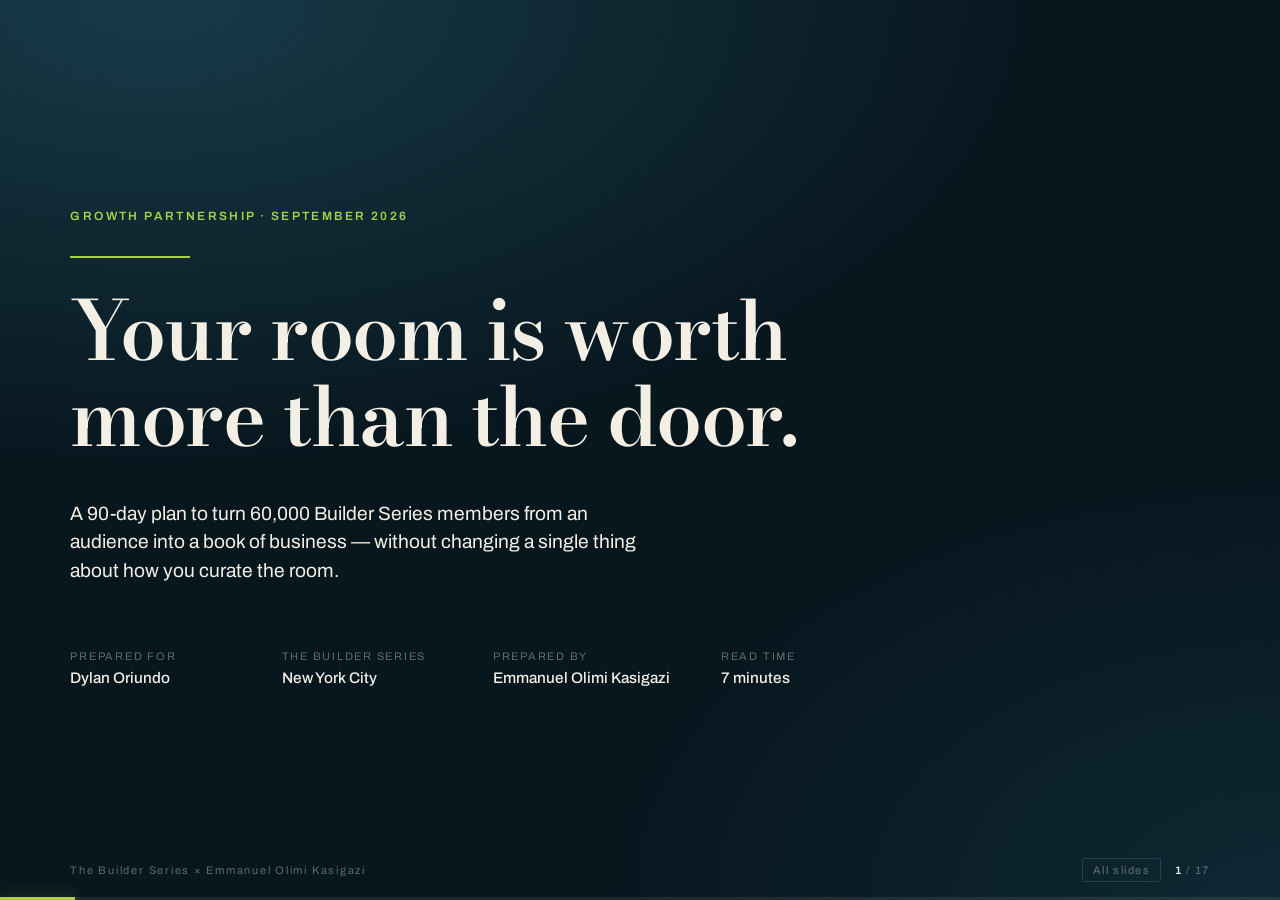
==== site/deck/index.html @ d51306b8 "Add Builder Series growth partnership pitch site A static site packaging the pitch to Dylan Oriundo " ====
<!doctype html>
<html lang="en">
<head>
<meta charset="utf-8">
<meta name="viewport" content="width=device-width, initial-scale=1, viewport-fit=cover">
<title>The Builder Series — Growth Partnership</title>
<link rel="preconnect" href="https://fonts.googleapis.com">
<link rel="preconnect" href="https://fonts.gstatic.com" crossorigin>
<link href="https://fonts.googleapis.com/css2?family=Bodoni+Moda:ital,opsz,wght@0,6..96,400..700;1,6..96,400..600&family=Archivo:wght@400;500;600;700&display=swap" rel="stylesheet">
<style>
:root{
  --ink:#08161E;
  --ink-2:#123039;
  --ivory:#F3EFE4;
  --dim:rgba(243,239,228,.60);
  --dimmer:rgba(243,239,228,.38);
  --lime:#A9D046;
  --brass:#D8A64E;
  --rule:rgba(243,239,228,.13);
  --serif:"Bodoni Moda",Georgia,"Times New Roman",serif;
  --sans:"Archivo","Helvetica Neue",Arial,sans-serif;
  --pad:clamp(28px,5.5vw,104px);
  color-scheme:dark;
}
*{box-sizing:border-box}
html,body{margin:0;padding:0;height:100%}
body{
  background:var(--ink);
  background-image:
    radial-gradient(120% 90% at 12% 0%, #163B48 0%, rgba(22,59,72,0) 58%),
    radial-gradient(90% 80% at 100% 100%, #0D2833 0%, rgba(13,40,51,0) 60%);
  background-attachment:fixed;
  color:var(--ivory);
  font-family:var(--sans);
  font-size:16px;
  -webkit-font-smoothing:antialiased;
  overflow:hidden;
}
img{max-width:100%}
[hidden]{display:none!important}

/* ---------- deck shell ---------- */
.deck{position:relative;height:100dvh;width:100%}
.slide{
  position:absolute;inset:0;
  display:none;
  flex-direction:column;
  justify-content:center;
  padding:calc(var(--pad) * .85) var(--pad) calc(var(--pad) * .95);
  overflow-y:auto;
  overscroll-behavior:contain;
}
.slide.on{display:flex;animation:settle .42s cubic-bezier(.2,.7,.3,1) both}
@keyframes settle{from{opacity:0;transform:translateY(14px)}to{opacity:1;transform:none}}
@media (prefers-reduced-motion:reduce){.slide.on{animation:none}}

.inner{width:100%;max-width:1180px;margin:0 auto}

/* ---------- ribbon progress ---------- */
.ribbon{position:fixed;left:0;right:0;bottom:0;height:3px;background:rgba(243,239,228,.09);z-index:40}
.ribbon i{display:block;height:100%;width:0;background:var(--lime);box-shadow:0 0 18px rgba(169,208,70,.5);transition:width .42s cubic-bezier(.2,.7,.3,1)}
@media (prefers-reduced-motion:reduce){.ribbon i{transition:none}}

.footrow{
  position:fixed;left:0;right:0;bottom:calc(env(safe-area-inset-bottom,0px) + 18px);
  z-index:41;padding:0 var(--pad);pointer-events:none;
}
.footrow>div{
  max-width:1180px;margin:0 auto;display:flex;align-items:center;justify-content:space-between;gap:20px;
}
.hud{
  pointer-events:auto;display:flex;align-items:center;gap:14px;
  font-family:var(--sans);font-size:11px;letter-spacing:.14em;color:var(--dimmer);
  font-variant-numeric:tabular-nums;
}
.hud b{color:var(--ivory);font-weight:600}
.hud button{
  background:none;border:1px solid var(--rule);color:var(--dimmer);
  font:inherit;letter-spacing:.14em;padding:5px 10px;border-radius:2px;cursor:pointer;
}
.hud button:hover{color:var(--ivory);border-color:rgba(243,239,228,.35)}
.hud button:focus-visible,a:focus-visible,.gcell:focus-visible{outline:2px solid var(--lime);outline-offset:3px}

.mark{font-size:11px;letter-spacing:.16em;color:var(--dimmer)}

/* ---------- type ---------- */
.eyebrow{
  font-family:var(--sans);font-size:clamp(10px,1vw,12px);font-weight:600;
  letter-spacing:.2em;text-transform:uppercase;color:var(--lime);margin:0 0 clamp(18px,2.4vw,30px);
}
h1,h2,.fig,.ledger .num.money{
  /* Hold Bodoni at a text optical size so the hairlines stay solid on a dark ground */
  font-optical-sizing:none;
  font-variation-settings:"opsz" 11;
}
h1{
  font-family:var(--serif);font-weight:600;
  font-size:clamp(38px,6.4vw,88px);line-height:1.04;letter-spacing:-.018em;
  margin:0 0 .4em;max-width:17ch;
}
h2{
  font-family:var(--serif);font-weight:600;
  font-size:clamp(28px,4vw,52px);line-height:1.1;letter-spacing:-.014em;
  margin:0 0 clamp(20px,2.6vw,34px);max-width:22ch;
}
h3{
  font-family:var(--sans);font-weight:600;font-size:clamp(15px,1.35vw,19px);
  letter-spacing:-.005em;margin:0 0 8px;
}
p{font-size:clamp(14px,1.18vw,18px);line-height:1.62;color:var(--dim);margin:0 0 1em;max-width:62ch}
p.lead{color:var(--ivory);font-size:clamp(16px,1.5vw,22px);line-height:1.5;max-width:52ch}
strong{color:var(--ivory);font-weight:600}
em.n{font-style:normal;color:var(--brass);font-variant-numeric:tabular-nums}
.serif-quote{font-family:var(--serif);font-style:italic;font-weight:400}

/* ---------- cover ---------- */
.cover h1{max-width:15ch;margin-bottom:.5em}
.cover .rule{width:120px;height:2px;background:var(--lime);margin:0 0 30px}
.coverfoot{display:flex;flex-wrap:wrap;gap:clamp(24px,4vw,64px);margin-top:clamp(30px,5vw,64px)}
.coverfoot div{min-width:160px}
.coverfoot span{display:block;font-size:11px;letter-spacing:.16em;text-transform:uppercase;color:var(--dimmer);margin-bottom:7px}
.coverfoot b{font-weight:500;font-size:clamp(14px,1.2vw,17px);color:var(--ivory)}

/* ---------- stat wall ---------- */
.stats{display:grid;grid-template-columns:repeat(auto-fit,minmax(190px,1fr));gap:clamp(22px,3vw,44px);margin-top:clamp(14px,2vw,26px)}
.stat .fig{
  font-family:var(--serif);font-weight:500;color:var(--brass);
  font-size:clamp(42px,5.4vw,76px);line-height:.95;letter-spacing:-.02em;
  font-variant-numeric:tabular-nums;display:block;margin-bottom:12px;
}
.stat .cap{font-size:clamp(12.5px,1.05vw,15px);line-height:1.45;color:var(--dim);max-width:24ch}
.stat{border-top:1px solid var(--rule);padding-top:20px}

/* ---------- ledger ---------- */
.ledger{width:100%;border-collapse:collapse;font-variant-numeric:tabular-nums}
.ledger caption{text-align:left;font-size:11px;letter-spacing:.16em;text-transform:uppercase;color:var(--dimmer);padding-bottom:16px}
.ledger th{
  text-align:left;font-size:11px;font-weight:600;letter-spacing:.14em;text-transform:uppercase;
  color:var(--dimmer);padding:0 16px 12px 0;border-bottom:1px solid var(--rule);white-space:nowrap;
}
.ledger td{padding:16px 16px 16px 0;border-bottom:1px solid var(--rule);font-size:clamp(13px,1.1vw,16.5px);color:var(--dim);vertical-align:top;line-height:1.45}
.ledger td:first-child{color:var(--ivory);font-weight:500}
.ledger .num,.ledger th.num{text-align:right;padding-left:clamp(20px,2.4vw,40px);padding-right:0;color:var(--ivory);font-weight:500;white-space:nowrap}
.ledger .num.money{color:var(--brass);font-family:var(--serif);font-size:clamp(17px,1.7vw,25px);font-weight:500}
.ledger tr.pick td{background:rgba(169,208,70,.065)}
.ledger tr.pick td:first-child{box-shadow:inset 3px 0 0 var(--lime);padding-left:18px}
.ledger tr.pick .num.money{font-size:clamp(24px,2.6vw,40px);color:var(--lime)}
/* beats .ledger td:first-child, which would otherwise make footnotes ivory */
.ledger tfoot td,.ledger tfoot td:first-child{
  border-bottom:none;padding-top:18px;color:var(--dimmer);font-size:12.5px;font-weight:400;line-height:1.55;
}
.tag{display:inline-block;font-size:10px;letter-spacing:.14em;text-transform:uppercase;color:var(--lime);border:1px solid rgba(169,208,70,.45);border-radius:2px;padding:3px 7px;margin-left:10px;vertical-align:2px;font-weight:600}
.scroller{overflow-x:auto;-webkit-overflow-scrolling:touch}

/* ---------- leak list ---------- */
.leaks{list-style:none;margin:0;padding:0;display:grid;gap:clamp(18px,2.4vw,30px)}
.leaks li{display:grid;grid-template-columns:minmax(0,1fr);gap:6px;border-left:2px solid var(--rule);padding-left:clamp(18px,2.2vw,28px)}
.leaks li.hot{border-left-color:var(--lime)}
.leaks h3{margin-bottom:5px}
.leaks p{margin:0;max-width:70ch}

/* ---------- engine diagram ---------- */
.engine{display:grid;grid-template-columns:repeat(auto-fit,minmax(168px,1fr));gap:1px;background:var(--rule);border:1px solid var(--rule);margin-top:clamp(10px,2vw,22px)}
.engine div{background:rgba(8,22,30,.55);padding:clamp(18px,2.2vw,26px);backdrop-filter:blur(2px)}
.engine .step{font-family:var(--serif);font-size:13px;color:var(--lime);display:block;margin-bottom:12px;font-variant-numeric:tabular-nums}
.engine h3{font-size:clamp(14px,1.2vw,17px);margin-bottom:7px}
.engine p{font-size:clamp(12px,1vw,14.5px);line-height:1.5;margin:0}

/* ---------- two-col ---------- */
.two{display:grid;grid-template-columns:repeat(auto-fit,minmax(280px,1fr));gap:clamp(26px,4vw,64px);align-items:start}
.two.narrow{gap:clamp(22px,3vw,44px)}

/* ---------- proof strip ---------- */
.strip{display:grid;grid-template-columns:repeat(auto-fit,minmax(130px,1fr));gap:clamp(10px,1.4vw,18px);margin-top:clamp(16px,2.4vw,28px)}
.strip figure{margin:0}
.strip img{display:block;width:100%;height:auto;border:1px solid var(--rule);border-radius:2px}
.strip figcaption{font-size:11px;color:var(--dimmer);margin-top:9px;letter-spacing:.04em;line-height:1.4}

/* ---------- checklist ---------- */
.checks{list-style:none;margin:0;padding:0;display:grid;gap:13px}
.checks li{position:relative;padding-left:26px;font-size:clamp(13px,1.1vw,16px);line-height:1.5;color:var(--dim)}
.checks li::before{content:"";position:absolute;left:0;top:.6em;width:11px;height:1px;background:var(--lime)}
.checks li b{color:var(--ivory);font-weight:600}
.checks.muted li::before{background:var(--dimmer)}

/* the plain-English point of each slide — set apart by voice, not by a label */
.sofw{
  margin-top:clamp(20px,2.8vw,36px);
  border-left:2px solid var(--lime);
  padding-left:clamp(16px,1.9vw,24px);
  font-family:var(--serif);font-style:italic;font-weight:500;
  font-size:clamp(15px,1.5vw,21px);line-height:1.45;color:var(--ivory);
  max-width:56ch;
}

/* ---------- close ---------- */
.close h1{max-width:19ch}
.askbox{border:1px solid var(--rule);border-left:3px solid var(--lime);padding:clamp(22px,3vw,34px);max-width:640px;margin-top:clamp(18px,2.4vw,30px)}
.askbox p:last-child{margin-bottom:0}
.links{display:flex;flex-wrap:wrap;gap:10px 22px;font-size:clamp(12.5px,1.05vw,15px)}
.links a{color:var(--lime);text-decoration:none;border-bottom:1px solid rgba(169,208,70,.35);padding-bottom:1px}
.links a:hover{border-bottom-color:var(--lime)}

/* ---------- sources ---------- */
.srcs{columns:2;column-gap:clamp(28px,4vw,60px);font-size:12px;line-height:1.7;color:var(--dimmer)}
.srcs a{color:var(--dim);text-decoration:none;border-bottom:1px solid var(--rule)}
.srcs a:hover{color:var(--lime);border-color:var(--lime)}
.srcs p{font-size:12px;line-height:1.7;color:var(--dimmer);max-width:none;break-inside:avoid;margin:0 0 .85em}

/* ---------- overview grid ---------- */
.grid{position:fixed;inset:0;z-index:60;background:rgba(6,17,23,.97);padding:calc(env(safe-area-inset-top,0px) + 28px) 28px 28px;overflow-y:auto}
.gwrap{display:grid;grid-template-columns:repeat(auto-fill,minmax(180px,1fr));gap:14px;max-width:1200px;margin:0 auto}
.gcell{border:1px solid var(--rule);background:rgba(18,48,57,.4);padding:16px;text-align:left;cursor:pointer;color:var(--ivory);font-family:var(--sans);border-radius:2px}
.gcell:hover{border-color:var(--lime)}
.gcell span{display:block;font-size:10px;letter-spacing:.14em;color:var(--dimmer);margin-bottom:9px;font-variant-numeric:tabular-nums}
.gcell b{font-family:var(--serif);font-weight:500;font-size:16px;line-height:1.2;display:block}
.gtitle{max-width:1200px;margin:0 auto 22px;font-size:11px;letter-spacing:.16em;text-transform:uppercase;color:var(--dimmer)}

/* ---------- mobile ---------- */
@media (max-width:640px){
  body{overflow:auto}
  .deck{height:auto}
  .slide{position:static;display:flex!important;animation:none;min-height:auto;padding:56px 20px;border-bottom:1px solid var(--rule)}
  .footrow{display:none}
  .ribbon{display:none}
  .srcs{columns:1}
  h1{max-width:none}
  h2{max-width:none}
}

/* ---------- print / PDF ---------- */
@media print{
  html,body{overflow:visible;background:#08161E!important;-webkit-print-color-adjust:exact;print-color-adjust:exact}
  .deck{height:auto}
  .slide{position:static;display:flex!important;animation:none;height:180mm;page-break-after:always;break-after:page;padding:14mm;overflow:hidden}
  .footrow,.ribbon,.grid{display:none!important}
  @page{size:297mm 190mm;margin:0}
}
</style>
</head>
<body>

<div class="deck" id="deck">

<!-- 1 ─ cover -->
<section class="slide cover" data-title="Rooms to revenue">
  <div class="inner">
    <p class="eyebrow">Growth partnership · September 2026</p>
    <div class="rule"></div>
    <h1>Your room is worth more than the door.</h1>
    <p class="lead">A 90-day plan to turn 60,000 Builder Series members from an audience into a book of business — without changing a single thing about how you curate the room.</p>
    <div class="coverfoot">
      <div><span>Prepared for</span><b>Dylan Oriundo</b></div>
      <div><span>The Builder Series</span><b>New York City</b></div>
      <div><span>Prepared by</span><b>Emmanuel Olimi Kasigazi</b></div>
      <div><span>Read time</span><b>7 minutes</b></div>
    </div>
  </div>
</section>

<!-- 2 ─ TLDR -->
<section class="slide" data-title="The 60-second version">
  <div class="inner">
    <p class="eyebrow">If you read one slide</p>
    <h2>You sell $20–$60 tickets into rooms that hold billions.</h2>
    <div class="two">
      <div>
        <p>The ticket is the smallest number in the building. The relationships, the intent data, and the fact that 60,000 founders already trust your judgement — that is the asset, and right now none of it is captured, followed up, or sold into.</p>
        <p>We build the machinery underneath The Builder Series: one contact list that remembers every RSVP, AI that answers every message within seconds, and a fixed-price growth service you can sell to your own members at 60–80% margin.</p>
      </div>
      <div>
        <ul class="checks">
          <li><b>Month 1</b> — Build the engine. Reactivate the database you already own.</li>
          <li><b>Month 2</b> — Launch growth packages, branded as yours, to your founders.</li>
          <li><b>Month 3</b> — Train your team, hand over the written playbook, step back.</li>
          <li><b>Your time</b> — Two hours a week. We execute, you approve.</li>
        </ul>
      </div>
    </div>
  </div>
</section>

<!-- 3 ─ what you've built -->
<section class="slide" data-title="What you already own">
  <div class="inner">
    <p class="eyebrow">The asset</p>
    <h2>Most people spend a decade trying to build what you built in twelve months.</h2>
    <div class="stats">
      <div class="stat"><span class="fig">60k+</span><span class="cap">Members across Luma, LinkedIn, Instagram, WhatsApp, TikTok and beehiiv</span></div>
      <div class="stat"><span class="fig">$3B</span><span class="cap">Capital in a single room, at a single event, on a single night</span></div>
      <div class="stat"><span class="fig">4–6</span><span class="cap">Curated NYC rooms a month — dinners, mixers, run club, deployment rooms</span></div>
      <div class="stat"><span class="fig">160</span><span class="cap">RSVPs to one June event, with six active funds now programming against you</span></div>
    </div>
    <p style="margin-top:clamp(22px,3vw,38px);max-width:70ch">Founders, operators and investors who ship show up week after week. That is distribution most venture-backed companies would pay millions to rent — and you own it outright.</p>
    <p class="sofw">You don't need a bigger community. You need a way to charge the one you already have.</p>
  </div>
</section>

<!-- 4 ─ the gap -->
<section class="slide" data-title="The math you're leaving">
  <div class="inner">
    <p class="eyebrow">The gap</p>
    <h2>One sold-out night. Two very different numbers.</h2>
    <div class="scroller">
      <table class="ledger">
        <caption>Illustrative, based on your published events and NYC sponsorship benchmarks</caption>
        <thead><tr><th>Revenue line</th><th>How it's priced today</th><th class="num">Per event</th></tr></thead>
        <tbody>
          <tr><td>160 RSVPs at the door</td><td>$20–$60 ticket, paid by the guest</td><td class="num money">~$8,000</td></tr>
          <tr class="pick"><td>Title sponsor of the same room<span class="tag">Unsold</span></td><td>Benchmark for a 150-person NYC startup event</td><td class="num money">$15,000–25,000</td></tr>
          <tr><td>The attendees themselves</td><td>No offer exists, so nothing is captured</td><td class="num money">$0</td></tr>
        </tbody>
        <tfoot><tr><td colspan="3">Sponsorship range from EMRG Media's 2026 NYC conference pricing guidance. Ticket figure uses your own published RSVP count and price band.</td></tr></tfoot>
      </table>
    </div>
    <p style="margin-top:clamp(20px,2.6vw,34px);max-width:64ch">The door pays for the venue. Everything above it is currently unpriced — which means the room is subsidising the people who benefit most from being in it.</p>
    <p class="sofw">Two sponsors a month would out-earn every ticket you've ever sold.</p>
  </div>
</section>

<!-- 5 ─ the leaks -->
<section class="slide" data-title="Three leaks">
  <div class="inner">
    <p class="eyebrow">Why it happens</p>
    <h2>Nothing is broken. Three things are simply missing.</h2>
    <ul class="leaks">
      <li class="hot">
        <h3>An RSVP is not a contact</h3>
        <p>Names sit in Luma, beehiiv, WhatsApp and LinkedIn, and none of them talk to each other. Nobody can answer "who came twice, who's raising, who's hiring" — so nobody can sell to them.</p>
      </li>
      <li class="hot">
        <h3>Follow-up depends on you remembering</h3>
        <p>Every partnership enquiry, sponsor question and DM routes to one inbox and one person. The ones you don't get to aren't lost loudly. They just go quiet.</p>
      </li>
      <li class="hot">
        <h3>Your members buy growth help — from someone else</h3>
        <p>27% of small businesses still have no real web presence, and 27% of them are actively shopping for a marketing provider. Your founders are in that market right now. You introduced them to each other; you just don't have anything to sell them.</p>
      </li>
    </ul>
    <p class="sofw">All three are one-time setups. None of them become another thing you have to keep up with.</p>
  </div>
</section>

<!-- 6 ─ thesis -->
<section class="slide" data-title="The thesis">
  <div class="inner">
    <p class="eyebrow">The thesis</p>
    <h1 style="max-width:16ch">60,000 members is not an audience. It's a book of business.</h1>
    <p class="lead">An audience is monetised by attention — tickets, sponsorships, impressions. A book of business is monetised by <span class="serif-quote">recurring relationships</span>. You already have the trust. What's missing is the system that turns it into revenue while you sleep.</p>
  </div>
</section>

<!-- 7 ─ the engine -->
<section class="slide" data-title="What we build">
  <div class="inner">
    <p class="eyebrow">The engine</p>
    <h2>One system. Built in weeks, not quarters.</h2>
    <div class="engine">
      <div>
        <span class="step">01</span>
        <h3>Capture</h3>
        <p>Every RSVP, DM, form and referral lands in one list that records who they are, where they came from and every event they attended. A short quiz on your site turns browsers into names you can actually reach.</p>
      </div>
      <div>
        <span class="step">02</span>
        <h3>Answer</h3>
        <p>An assistant that only knows what you have approved replies across Instagram, WhatsApp, email and text in seconds — and passes it to a real person the moment someone asks for one.</p>
      </div>
      <div>
        <span class="step">03</span>
        <h3>Convert</h3>
        <p>Membership, sponsor and package enquiries move through named stages with someone responsible at each one. Meetings land on a calendar instead of dying in a thread.</p>
      </div>
      <div>
        <span class="step">04</span>
        <h3>Sell again</h3>
        <p>Attendance and interest data drive the next offer: membership upgrade, sponsor renewal, or a growth package for their own company.</p>
      </div>
    </div>
    <p style="margin-top:clamp(20px,2.6vw,32px);max-width:66ch">Built on GoHighLevel and branded entirely as yours. Your members never see another company's logo.</p>
    <p class="sofw">Once it's switched on, it keeps working whether or not you open your laptop.</p>
  </div>
</section>

<!-- 8 ─ line 1 -->
<section class="slide" data-title="Line 1 · Reactivate">
  <div class="inner">
    <p class="eyebrow">Revenue line 01 · Month one</p>
    <h2>The cheapest leads you will ever get are the ones you already have.</h2>
    <div class="two">
      <div>
        <p>This is a proper campaign to the people already in your world — past RSVPs, no-shows, newsletter subscribers, anyone who enquired and went quiet. Across the industry <em class="n">2–6%</em> of them reply to a good email, and reaching them costs <em class="n">60–80%</em> less than finding someone new.</p>
        <p>We run this in week two, on a list you already own, before you've spent a dollar finding anyone new. It is the fastest proof the whole thing works.</p>
        <p class="sofw">This is money from people who already said yes to you once.</p>
      </div>
      <div class="scroller">
        <table class="ledger">
          <caption>Deliberately conservative model — not a forecast</caption>
          <tbody>
            <tr><td>Contactable, consented members</td><td class="num">10,000</td></tr>
            <tr><td>Reply at 3% (low end of benchmark)</td><td class="num">300</td></tr>
            <tr><td>Book a call at 10% of repliers</td><td class="num">30</td></tr>
            <tr class="pick"><td>Close 12 at the $500 entry package</td><td class="num money">$6,000/mo</td></tr>
          </tbody>
          <tfoot><tr><td colspan="2">Annualised: $72,000 recurring, from contacts you already paid to acquire. List size is confirmed in week one and the model is rebuilt on real numbers.</td></tr></tfoot>
        </table>
      </div>
    </div>
  </div>
</section>

<!-- 9 ─ line 2 -->
<section class="slide" data-title="Line 2 · Builder GTM">
  <div class="inner">
    <p class="eyebrow">Revenue line 02 · Month two</p>
    <h2>Sell your founders the thing they're already buying.</h2>
    <p style="max-width:72ch">A fixed-price growth service, branded Builder Series, delivered by me under your name. Priced deliberately below the NYC market so it sells on trust inside the community rather than on a cold pitch.</p>
    <div class="scroller">
      <table class="ledger" style="margin-top:8px">
        <thead><tr><th>Package</th><th>What the member gets</th><th class="num">Their price</th><th class="num">NYC market rate</th></tr></thead>
        <tbody>
          <tr><td>Signal</td><td>5 branded posts a week, comments answered automatically by DM, a free guide that captures leads, missed calls texted back, mobile app</td><td class="num money">$500</td><td class="num">$1,000–1,500</td></tr>
          <tr class="pick"><td>Engine<span class="tag">Core</span></td><td>Everything in Signal, plus their contact system built, an AI assistant answering enquiries, a lead-capture quiz, two automations, and a campaign to their old leads</td><td class="num money">$1,500</td><td class="num">$2,500–4,000</td></tr>
          <tr><td>Partner</td><td>Everything in Engine, plus an AI receptionist answering the phone, outreach to new prospects, and a monthly growth review with a named person</td><td class="num money">$3,000</td><td class="num">$4,500–7,500</td></tr>
        </tbody>
        <tfoot><tr><td colspan="4">Market rates from 2026 US social and growth-agency pricing surveys. All prices monthly; software and usage billed separately and transparently.</td></tr></tfoot>
      </table>
    </div>
    <p style="margin-top:clamp(18px,2.4vw,28px);max-width:66ch"><strong>Forty members on Engine is $60,000 a month.</strong> That is fewer than one in a thousand of your community saying yes.</p>
    <p class="sofw">You're not selling anything new. You're charging for the introduction you already make for free.</p>
  </div>
</section>

<!-- 10 ─ line 3 -->
<section class="slide" data-title="Line 3 · Reprice attention">
  <div class="inner">
    <p class="eyebrow">Revenue line 03</p>
    <h2>You are selling a founder-and-VC audience at consumer prices.</h2>
    <div class="two">
      <div>
        <p>Newsletter sponsors pay on who reads it, not how many. An ordinary business list earns <em class="n">$35–70</em> per thousand readers. A list that can prove its readers are founders and VPs earns <em class="n">$140–160</em>.</p>
        <p>Your list is that list. It has simply never been segmented, evidenced or packaged — so it gets quoted like everyone else's, or given away.</p>
        <p>We sort the list by who people actually are, build the media kit from real attendance data, and put a rate card in front of the sponsors already standing in your rooms.</p>
        <p class="sofw">Same newsletter, same readers, same work. Different invoice.</p>
      </div>
      <div class="scroller">
        <table class="ledger">
          <caption>Same list, two rate cards</caption>
          <tbody>
            <tr><td>Unsegmented general B2B rate</td><td class="num money">$60 CPM</td></tr>
            <tr class="pick"><td>Verified founder / VP+ segment</td><td class="num money">$140 CPM</td></tr>
            <tr><td>Structured event sponsor tier</td><td class="num money">$5–15k</td></tr>
          </tbody>
          <tfoot><tr><td colspan="2">Newsletter CPM bands from 2026 sponsorship rate surveys. Event tier assumes a recurring-series discount against the NYC benchmark on slide four.</td></tr></tfoot>
        </table>
      </div>
    </div>
  </div>
</section>

<!-- 11 ─ line 4 -->
<section class="slide" data-title="Line 4 · Own the software">
  <div class="inner">
    <p class="eyebrow">Revenue line 04 · Month three</p>
    <h2>Stop renting software to your community. Sell it to them.</h2>
    <div class="two">
      <div>
        <p>The same software running your contact system can carry your logo, your web address and your prices — and be sold to members who would rather run it themselves than have it done for them.</p>
        <p>Your cost is a single agency plan. Every seat above that is margin, billed automatically, with no engineering and no support burden on your team.</p>
        <p>For members who'd rather buy direct, the platform's partner programme pays you <em class="n">40%</em> every month on every referral, for as long as they stay.</p>
        <p class="sofw">They pay monthly, it bills itself, and nobody calls you about it.</p>
      </div>
      <div class="scroller">
        <table class="ledger">
          <caption>White-label seats · illustrative</caption>
          <tbody>
            <tr><td>50 members on a branded seat at $197</td><td class="num money">$9,850/mo</td></tr>
            <tr><td>Platform cost to you</td><td class="num money">$497/mo</td></tr>
            <tr class="pick"><td>Gross margin</td><td class="num money">~94%</td></tr>
          </tbody>
          <tfoot><tr><td colspan="2">Excludes SMS, email and AI usage, which are rebilled to the member with your markup.</td></tr></tfoot>
        </table>
      </div>
    </div>
  </div>
</section>

<!-- 12 ─ proof -->
<section class="slide" data-title="Month one is already built">
  <div class="inner">
    <p class="eyebrow">Proof, not promises</p>
    <h2 style="font-size:clamp(24px,3.3vw,44px);max-width:34ch;margin-bottom:clamp(14px,1.8vw,22px)">I didn't come to pitch you a plan. I came to show you month one, finished.</h2>
    <div class="strip">
      <figure><img src="../assets/graphics/01_follow_up_hook.png" alt="Campaign graphic reading: Your next client is waiting for a reply."><figcaption>Week 1 — enquiries and follow-up gaps</figcaption></figure>
      <figure><img src="../assets/graphics/02_ai_workflow_hook.png" alt="Campaign graphic reading: Give your AI a useful next step."><figcaption>Week 2 — useful agentic AI</figcaption></figure>
      <figure><img src="../assets/graphics/03_reach_hook.png" alt="Campaign graphic reading: Reach the right people."><figcaption>Week 3 — relevant reach</figcaption></figure>
      <figure><img src="../assets/graphics/04_booking_hook.png" alt="Campaign graphic reading: Make it easy to take the next step."><figcaption>Week 4 — easy booking</figcaption></figure>
    </div>
    <div class="two narrow" style="margin-top:clamp(20px,2.6vw,32px)">
      <ul class="checks">
        <li><b>12 finished campaign graphics</b> with Instagram and LinkedIn captions written per channel</li>
        <li><b>A 28-day execution calendar</b> with daily actions, owners and time budgets</li>
        <li><b>Eight email sequences</b> plus reply, booking, reminder and no-show scripts</li>
      </ul>
      <ul class="checks">
        <li><b>Six workflow specifications</b> covering reply handling, suppression and attendance</li>
        <li><b>A tested AI assistant brief</b> with ten pre-launch failure cases</li>
        <li><b>Nothing sent or published</b> — it waits for your approval and your brand</li>
      </ul>
    </div>
    <p class="sofw">If you said yes on Monday, week one is already written.</p>
  </div>
</section>

<!-- 13 ─ 90 days -->
<section class="slide" data-title="The 90 days">
  <div class="inner">
    <p class="eyebrow">The plan</p>
    <h2>Ninety days from signature to something your operators can run without me.</h2>
    <div class="engine">
      <div>
        <span class="step">Month 01</span>
        <h3>Build and prove</h3>
        <p>Contact system, sales stages and calendars live. Everyone imported, cleaned and consent-checked. The AI assistant tested and switched on. The campaign to your old contacts goes out. First revenue lands inside thirty days.</p>
      </div>
      <div>
        <span class="step">Month 02</span>
        <h3>Package and sell</h3>
        <p>The three Builder packages built, priced and made real: sales page, sign-up quiz, onboarding, delivery. First members signed up and delivered for, under your brand.</p>
      </div>
      <div>
        <span class="step">Month 03</span>
        <h3>Hand over</h3>
        <p>Your operators and event hosts trained. Written instructions, the AI prompt library and the dashboards handed over. Then I stay on, or I step back entirely — your call, made with three months of real numbers in front of you.</p>
      </div>
    </div>
    <p class="sofw">By day ninety this belongs to your team, not to me.</p>
  </div>
</section>

<!-- 14 ─ the ask -->
<section class="slide" data-title="The ask">
  <div class="inner">
    <p class="eyebrow">The ask</p>
    <h2 style="font-size:clamp(26px,3.5vw,46px);max-width:30ch;margin-bottom:clamp(16px,2vw,26px)">Here is what this costs in New York. Here is what I'm asking you for.</h2>
    <div class="scroller">
      <table class="ledger">
        <thead><tr><th>Who you could hire</th><th>What you'd actually get</th><th class="num">Per month</th></tr></thead>
        <tbody>
          <tr><td>Fractional growth lead</td><td>Advice, 10–20 hours a week. You still have to build all of it.</td><td class="num money">$8,000–25,000</td></tr>
          <tr><td>Full-service growth agency</td><td>Delivery, but they own the strategy and you own the invoice.</td><td class="num money">$4,500–15,000</td></tr>
          <tr><td>Social media manager</td><td>Posts. Nothing behind them to catch the people who respond.</td><td class="num money">$1,000–5,000</td></tr>
          <tr class="pick"><td>Emmanuel<span class="tag">3 months</span></td><td>The strategy and the build. All four revenue lines, your team trained, everything handed over.</td><td class="num money">$1,500</td></tr>
        </tbody>
        <tfoot><tr><td colspan="3">$4,500 for the full three months. Software and usage billed separately at cost. No lock-in, no notice period.</td></tr></tfoot>
      </table>
    </div>
    <p style="margin-top:clamp(16px,2vw,26px);max-width:76ch">That's not the market rate and I'm not pretending it is — the table above is. I'm asking for a fraction because I know you, and I'd rather have the case study and the room than the margin. This is the rate for the first three months, and it's this rate because it's you.</p>
    <p class="sofw">I'm charging you exactly what one of your members will pay for the package I'm building for you to sell them.</p>
  </div>
</section>

<!-- 16 ─ what we need / don't touch -->
<section class="slide" data-title="Terms of engagement">
  <div class="inner">
    <p class="eyebrow">How we work</p>
    <h2>Your judgement about the room is the product. I won't go near it.</h2>
    <div class="two">
      <div>
        <h3 style="margin-bottom:16px">What I need from you</h3>
        <ul class="checks">
          <li>Your contact lists, with an honest note on <b>who agreed to be emailed</b></li>
          <li>An email address to send from, and one calendar I can set up</li>
          <li><b>Two hours a week</b> — approvals, not meetings</li>
          <li>Permission to write in the Builder Series voice, with you holding final sign-off</li>
        </ul>
      </div>
      <div>
        <h3 style="margin-bottom:16px">What I won't touch</h3>
        <ul class="checks muted">
          <li>Who gets into the room, or how you curate it</li>
          <li>Ticket pricing, without your explicit approval</li>
          <li>Anyone who hasn't consented to be contacted</li>
          <li>Testimonials, logos or results that aren't real — the campaign kit says this in writing, and so do I</li>
        </ul>
      </div>
    </div>
    <p style="margin-top:clamp(20px,2.6vw,30px);max-width:70ch">Every message follows US email law, anyone who asks to come off the list comes off that day, and nothing goes to a cold list until we have confirmed we are allowed to send it. In a community built on trust, the rule-following is the strategy.</p>
    <p class="sofw">You keep doing the part only you can do. I handle the plumbing.</p>
  </div>
</section>

<!-- 17 ─ close -->
<section class="slide close" data-title="The ask">
  <div class="inner">
    <p class="eyebrow">Next step</p>
    <h1 style="font-size:clamp(30px,4.4vw,58px);max-width:22ch;margin-bottom:.45em">One working session. Thirty minutes. Bring your Luma export.</h1>
    <p class="lead">We'll pull the real list size, check consent, and rebuild the model on your actual numbers instead of my conservative ones. You'll leave the call knowing what month one is worth — whether or not you hire me.</p>
    <div class="askbox">
      <p style="color:var(--ivory);margin-bottom:10px"><strong>Emmanuel Olimi Kasigazi</strong> — New York, NY</p>
      <p style="margin-bottom:12px">13+ years building and scaling a B2B firm that served 300+ clients across five countries. Antler founder-in-residence, NSF I-Corps entrepreneurial lead, finishing an M.S. in Data Analytics at Yeshiva. I build the systems, and I'm twenty minutes from your rooms.</p>
      <p class="links" style="margin-bottom:0">
        <a href="https://calendly.com/olimiemma">Book a time — calendly.com/olimiemma</a>
        <a href="mailto:olimiemma@gmail.com">olimiemma@gmail.com</a>
        <a href="https://www.linkedin.com/in/olimiemma/">LinkedIn</a>
        <a href="https://linktr.ee/olimiemma">linktr.ee/olimiemma</a>
      </p>
    </div>
  </div>
</section>

<!-- 18 ─ sources -->
<section class="slide" data-title="Assumptions & sources">
  <div class="inner">
    <p class="eyebrow">Appendix</p>
    <h2 style="font-size:clamp(24px,3.2vw,40px)">Assumptions and sources</h2>
    <p style="max-width:74ch;margin-bottom:clamp(18px,2.4vw,28px)">Every figure in this deck is either your own published number or a cited 2026 market benchmark. The revenue models are planning tools built on stated assumptions, not forecasts or guarantees. List size, consent status and conversion rates are confirmed in week one and the models rebuilt on real data.</p>
    <div class="srcs">
      <p>Community figures, event pricing, membership pricing and the $3B room: The Builder Series website, Luma calendar and beehiiv archive, September 2026.</p>
      <p>Fractional CMO and VP Growth retainer bands: <a href="https://rankedcmo.com/fractional-cmo-cost">RankedCMO</a>, <a href="https://markcmo.com/blog-fractional-cmo-cost-2026">MarkCMO</a>, <a href="https://www.gofractional.com/blog/fractional-cmo-salary">GoFractional</a>, 2026.</p>
      <p>NYC event sponsorship pricing: <a href="https://www.emrgmedia.com/conference-sponsorship-packages-nyc/">EMRG Media conference sponsorship guidance</a>, 2026.</p>
      <p>Newsletter sponsorship CPM by audience seniority: <a href="https://www.influencerskit.com/blog/newsletter-sponsorship-pricing-rate-card-guide-2026">InfluencersKit rate card guide</a>, <a href="https://sponsorcal.com/blog/newsletter-sponsorship-pricing">SponsorCal benchmarks</a>, 2026.</p>
      <p>Database reactivation response and recovery benchmarks: <a href="https://prestyj.com/blog/database-reactivation-response-rates-home-services-2026">Prestyj channel benchmarks</a>, <a href="https://leadsnow.ai/database-reactivation-44-percent-conversion-on-dormant-leads/">Leads Now AI case series</a>, 2026. Home-services data used directionally; a founder audience will differ.</p>
      <p>Social and growth agency retainer rates: <a href="https://socialrails.com/blog/social-media-marketing-agency-pricing-guide">SocialRails pricing breakdown</a>, <a href="https://sproutsocial.com/insights/social-media-management-cost/">Sprout Social</a>, 2026.</p>
      <p>White-label platform and partner economics: <a href="https://ghlexpertly.com/gohighlevel-white-label-pricing">GoHighLevel white-label plan pricing</a> and <a href="https://oneexpand.com/gohighlevel-affiliate-program/">partner programme terms</a>, 2026.</p>
      <p>Small business web presence and marketing outsourcing demand: <a href="https://leadsagent.io/blog/businesses-without-website-statistics">LeadsAgent</a>, <a href="https://www.gtm8020.com/blog/marketing-outsourcing-statistics">GTM 8020</a>, 2026.</p>
      <p>Quiz funnel performance: <a href="https://www.shno.co/marketing-statistics/lead-magnet-conversion-statistics">Interact benchmark data via Shno</a>, 2026. Quiz opt-in rates and landing page conversion rates measure different events and are not directly comparable; treated here as directional only.</p>
    </div>
  </div>
</section>

</div>

<div class="ribbon" aria-hidden="true"><i id="bar"></i></div>
<div class="footrow"><div>
  <span class="mark">The Builder Series × Emmanuel Olimi Kasigazi</span>
  <span class="hud">
    <button id="gridbtn" aria-label="Show all slides">All slides</button>
    <span><b id="cur">1</b> / <span id="tot">17</span></span>
  </span>
</div></div>

<div class="grid" id="grid" hidden>
  <div class="gtitle">All slides — click to jump, Escape to close</div>
  <div class="gwrap" id="gwrap"></div>
</div>

<script>
(function(){
  var slides = Array.prototype.slice.call(document.querySelectorAll('.slide'));
  var bar = document.getElementById('bar');
  var cur = document.getElementById('cur');
  var grid = document.getElementById('grid');
  var gwrap = document.getElementById('gwrap');
  var i = 0;
  var mobile = window.matchMedia('(max-width:640px)');

  document.getElementById('tot').textContent = slides.length;

  slides.forEach(function(s, n){
    var b = document.createElement('button');
    b.className = 'gcell';
    b.innerHTML = '<span>' + String(n+1).padStart(2,'0') + '</span><b></b>';
    b.querySelector('b').textContent = s.dataset.title || ('Slide ' + (n+1));
    b.addEventListener('click', function(){ closeGrid(); go(n); });
    gwrap.appendChild(b);
  });

  function go(n){
    if (mobile.matches) {
      slides[Math.max(0, Math.min(n, slides.length-1))].scrollIntoView({behavior:'smooth', block:'start'});
      return;
    }
    i = Math.max(0, Math.min(n, slides.length - 1));
    slides.forEach(function(s, k){ s.classList.toggle('on', k === i); });
    bar.style.width = ((i + 1) / slides.length * 100) + '%';
    cur.textContent = i + 1;
    var live = slides[i];
    live.scrollTop = 0;
    try { history.replaceState(null, '', '#' + (i + 1)); } catch(e){}
  }

  function openGrid(){ grid.hidden = false; }
  function closeGrid(){ grid.hidden = true; }
  document.getElementById('gridbtn').addEventListener('click', function(){
    grid.hidden ? openGrid() : closeGrid();
  });

  document.addEventListener('keydown', function(e){
    if (e.key === 'Escape') { closeGrid(); return; }
    if (e.key === 'g' || e.key === 'G') { grid.hidden ? openGrid() : closeGrid(); return; }
    if (!grid.hidden) return;
    if (e.key === 'ArrowRight' || e.key === 'PageDown' || e.key === ' ') { e.preventDefault(); go(i + 1); }
    else if (e.key === 'ArrowLeft' || e.key === 'PageUp') { e.preventDefault(); go(i - 1); }
    else if (e.key === 'Home') { go(0); }
    else if (e.key === 'End') { go(slides.length - 1); }
  });

  document.addEventListener('click', function(e){
    if (mobile.matches) return;
    if (!grid.hidden) return;
    if (e.target.closest('a, button, .scroller, table')) return;
    go(i + (e.clientX < window.innerWidth * 0.28 ? -1 : 1));
  });

  var x0 = null;
  document.addEventListener('touchstart', function(e){ x0 = e.touches[0].clientX; }, {passive:true});
  document.addEventListener('touchend', function(e){
    if (x0 === null || mobile.matches) return;
    var dx = e.changedTouches[0].clientX - x0;
    if (Math.abs(dx) > 55) go(i + (dx < 0 ? 1 : -1));
    x0 = null;
  }, {passive:true});

  var start = parseInt((location.hash || '').replace('#',''), 10);
  go(isNaN(start) ? 0 : start - 1);
})();
</script>
</body>
</html>
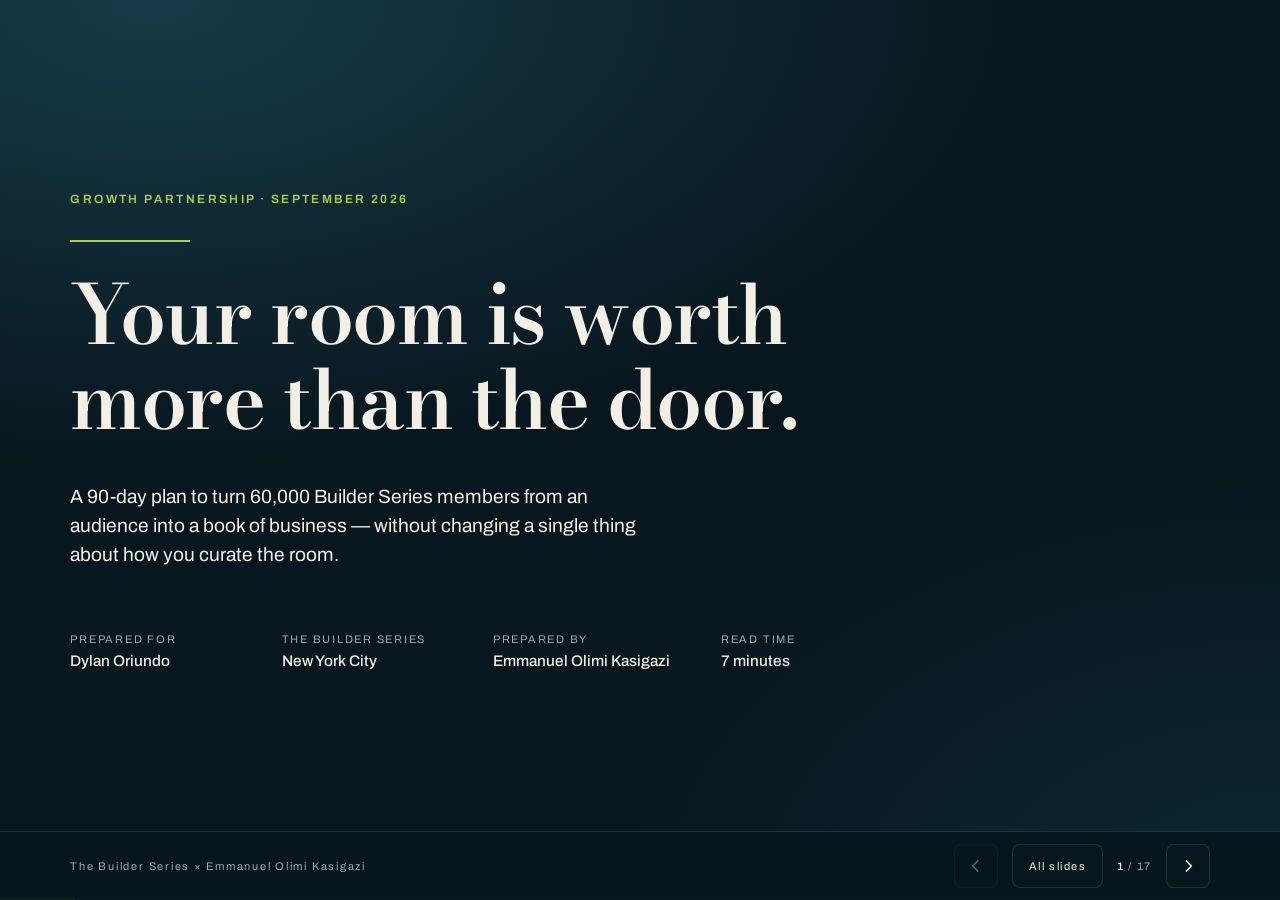
==== commit f6fbae66: "Fix mobile layouts and touch navigation across pitch site" ====
--- a/site/deck/index.html
+++ b/site/deck/index.html
@@ -237,8 +237,10 @@
   @page{size:297mm 190mm;margin:0}
 }
 </style>
+<link rel="stylesheet" href="../assets/responsive.css?v=20260923">
+<script src="../assets/ui.js" defer></script>
 </head>
-<body>
+<body class="page-deck">
 
 <div class="deck" id="deck">
 
@@ -645,76 +647,6 @@
   <div class="gwrap" id="gwrap"></div>
 </div>
 
-<script>
-(function(){
-  var slides = Array.prototype.slice.call(document.querySelectorAll('.slide'));
-  var bar = document.getElementById('bar');
-  var cur = document.getElementById('cur');
-  var grid = document.getElementById('grid');
-  var gwrap = document.getElementById('gwrap');
-  var i = 0;
-  var mobile = window.matchMedia('(max-width:640px)');
-
-  document.getElementById('tot').textContent = slides.length;
-
-  slides.forEach(function(s, n){
-    var b = document.createElement('button');
-    b.className = 'gcell';
-    b.innerHTML = '<span>' + String(n+1).padStart(2,'0') + '</span><b></b>';
-    b.querySelector('b').textContent = s.dataset.title || ('Slide ' + (n+1));
-    b.addEventListener('click', function(){ closeGrid(); go(n); });
-    gwrap.appendChild(b);
-  });
-
-  function go(n){
-    if (mobile.matches) {
-      slides[Math.max(0, Math.min(n, slides.length-1))].scrollIntoView({behavior:'smooth', block:'start'});
-      return;
-    }
-    i = Math.max(0, Math.min(n, slides.length - 1));
-    slides.forEach(function(s, k){ s.classList.toggle('on', k === i); });
-    bar.style.width = ((i + 1) / slides.length * 100) + '%';
-    cur.textContent = i + 1;
-    var live = slides[i];
-    live.scrollTop = 0;
-    try { history.replaceState(null, '', '#' + (i + 1)); } catch(e){}
-  }
-
-  function openGrid(){ grid.hidden = false; }
-  function closeGrid(){ grid.hidden = true; }
-  document.getElementById('gridbtn').addEventListener('click', function(){
-    grid.hidden ? openGrid() : closeGrid();
-  });
-
-  document.addEventListener('keydown', function(e){
-    if (e.key === 'Escape') { closeGrid(); return; }
-    if (e.key === 'g' || e.key === 'G') { grid.hidden ? openGrid() : closeGrid(); return; }
-    if (!grid.hidden) return;
-    if (e.key === 'ArrowRight' || e.key === 'PageDown' || e.key === ' ') { e.preventDefault(); go(i + 1); }
-    else if (e.key === 'ArrowLeft' || e.key === 'PageUp') { e.preventDefault(); go(i - 1); }
-    else if (e.key === 'Home') { go(0); }
-    else if (e.key === 'End') { go(slides.length - 1); }
-  });
-
-  document.addEventListener('click', function(e){
-    if (mobile.matches) return;
-    if (!grid.hidden) return;
-    if (e.target.closest('a, button, .scroller, table')) return;
-    go(i + (e.clientX < window.innerWidth * 0.28 ? -1 : 1));
-  });
-
-  var x0 = null;
-  document.addEventListener('touchstart', function(e){ x0 = e.touches[0].clientX; }, {passive:true});
-  document.addEventListener('touchend', function(e){
-    if (x0 === null || mobile.matches) return;
-    var dx = e.changedTouches[0].clientX - x0;
-    if (Math.abs(dx) > 55) go(i + (dx < 0 ? 1 : -1));
-    x0 = null;
-  }, {passive:true});
-
-  var start = parseInt((location.hash || '').replace('#',''), 10);
-  go(isNaN(start) ? 0 : start - 1);
-})();
-</script>
+<script src="../assets/deck.js?v=20260923"></script>
 </body>
 </html>
--- a/site/assets/responsive.css
+++ b/site/assets/responsive.css
@@ -0,0 +1,201 @@
+/* Shared presentation enhancements; page copy remains in its original HTML. */
+html { -webkit-text-size-adjust: 100%; text-size-adjust: 100%; }
+body { overflow-wrap: anywhere; }
+body:not(.page-proposal) { --dim: #bac1be; --dimmer: #9aa9ac; }
+button, input, a { -webkit-tap-highlight-color: transparent; }
+button, a { touch-action: manipulation; }
+button { font-family: inherit; }
+:focus-visible { outline: 2px solid var(--lime, #e5a93b); outline-offset: 5px; }
+img { height: auto; }
+.scroller {
+  max-width: 100%; min-width: 0; overflow: auto;
+  overscroll-behavior-x: contain;
+  scrollbar-color: #81934e #142c35; scrollbar-width: thin;
+  padding-bottom: 12px;
+}
+.scroller th { overflow-wrap: normal; }
+.scroller:focus-visible { outline-offset: 3px; }
+
+/* Landing page and campaign reference pages. */
+.page-hub, .page-doc { font-size: 16px; line-height: 1.7; }
+.page-hub .wrap, .page-doc .wrap {
+  padding-left: max(clamp(20px, 4vw, 48px), env(safe-area-inset-left));
+  padding-right: max(clamp(20px, 4vw, 48px), env(safe-area-inset-right));
+  padding-bottom: max(40px, env(safe-area-inset-bottom));
+}
+.page-hub h1, .page-doc h1, .page-doc h2 { text-wrap: balance; }
+.page-hub .hero { padding-top: clamp(18px, 4vw, 48px); }
+.page-hub .herofoot { gap: 14px 32px; font-size: 14px; }
+.page-hub .doors { grid-template-columns: repeat(2, minmax(0, 1fr)); }
+.page-hub .door { border-radius: 14px; padding: clamp(24px, 3vw, 36px); }
+.page-hub .door p { font-size: 16px; line-height: 1.65; }
+.page-hub .door .tag { font-size: 11px; padding: 5px 9px; border-radius: 5px; }
+.page-hub .door .facts { font-size: 13px; gap: 8px 20px; }
+.page-hub .shead { gap: 10px 18px; margin-bottom: 12px; }
+.page-hub .sub { font-size: 16px; }
+.page-hub .rows a { padding: 24px 12px; border-radius: 6px; }
+.page-hub .rt { font-size: 18px; }
+.page-hub .rd { font-size: 15px; line-height: 1.65; }
+.page-hub .rm { font-size: 12px; }
+.page-doc .back { display: inline-flex; align-items: center; min-height: 44px; font-size: 13px; }
+.page-doc .meta { font-size: 14px; gap: 14px 28px; }
+.page-doc .gal { grid-template-columns: repeat(auto-fit, minmax(min(100%, 220px), 1fr)); gap: 28px 24px; }
+.page-doc .gal img { border-radius: 10px; aspect-ratio: 1122 / 1402; }
+.page-doc .gal figcaption { font-size: 14px; line-height: 1.6; }
+.page-doc .gal figcaption b { font-size: 15px; }
+.page-doc .gal figcaption span { font-size: 13px; }
+.page-doc .doc pre { font-size: 16px; line-height: 1.8; overflow-wrap: anywhere; }
+.page-doc .doc h4 { font-size: 13px; line-height: 1.6; }
+.page-doc td { font-size: 15px; padding: 16px; }
+.page-doc th { font-size: 12px; padding: 12px 16px; }
+.page-doc td a { display: inline-flex; align-items: center; min-height: 44px; padding-inline: 8px; }
+.page-doc .wrap > ul:not(.gal) a { display: inline-block; padding-block: 10px; }
+.page-doc .scroller:has(th:nth-child(11)) { max-height: 75svh; border: 1px solid var(--rule); border-radius: 10px; }
+.page-doc .scroller:has(th:nth-child(11)) table { min-width: 1400px; }
+.page-doc .scroller:has(th:nth-child(11)) th { position: sticky; top: 0; background: var(--panel); z-index: 2; }
+.page-doc .scroller:has(th:nth-child(11)) :is(td, th):first-child { position: sticky; left: 0; padding: 16px; background: var(--panel); }
+.page-doc .scroller:has(th:nth-child(11)) th:first-child { z-index: 3; }
+.page-hub footer, .page-doc footer { font-size: 14px; line-height: 1.8; }
+.page-hub footer a, .page-doc footer a { display: inline-block; padding-block: 10px; }
+
+/* Decks keep presentation mode on large screens and become documents on touch sizes. */
+.page-deck .inner, .page-deck .two > * { min-width: 0; }
+.page-deck .slide { justify-content: flex-start; padding-bottom: max(100px, var(--pad)); cursor: pointer; }
+.page-deck .inner { margin-block: auto; }
+.page-deck .two { grid-template-columns: repeat(auto-fit, minmax(min(100%, 280px), 1fr)); }
+.page-deck .hud button { min-height: 44px; padding: 10px 16px; border-radius: 8px; background: var(--ink); color: var(--ivory); }
+.page-deck .hud .deck-arrow { display: grid; place-items: center; width: 44px; height: 44px; padding: 10px; flex-shrink: 0; }
+.page-deck .deck-arrow svg { width: 20px; height: 20px; }
+.page-deck .deck-arrow:disabled { opacity: .35; cursor: default; }
+.page-deck .footrow { bottom: 0; padding-block: 12px max(12px, env(safe-area-inset-bottom)); background: rgba(8, 22, 30, .96); border-top: 1px solid var(--rule); }
+.page-deck .grid { padding: max(24px, env(safe-area-inset-top)) 24px max(24px, env(safe-area-inset-bottom)); overscroll-behavior: contain; }
+.page-deck .gtitle { padding-right: 56px; line-height: 1.7; }
+.page-deck .gwrap { grid-template-columns: repeat(auto-fill, minmax(min(100%, 210px), 1fr)); }
+.page-deck .gcell { border-radius: 10px; padding: 20px; min-height: 100px; }
+.page-deck .gcell b { font-size: 20px; }
+.page-deck .grid-close { position: sticky; top: 0; float: right; display: grid; place-items: center; width: 44px; height: 44px; border: 1px solid var(--rule); border-radius: 8px; background: var(--ink); color: var(--ivory); cursor: pointer; }
+.page-deck .grid-close svg { width: 20px; height: 20px; }
+.page-deck .links a { display: inline-flex; align-items: center; min-height: 44px; }
+
+/* Proposal: keep all existing navigation available at every width. */
+.page-proposal { --text-dark: #9ca3af; overflow-x: visible; color-scheme: dark; }
+.page-proposal header { flex-wrap: wrap; gap: 12px 24px; padding: 12px max(24px, env(safe-area-inset-right)) 0 max(24px, env(safe-area-inset-left)); }
+.page-proposal .brand { flex: 1; min-width: 0; }
+.page-proposal .brand-badge { flex-shrink: 0; white-space: nowrap; }
+.page-proposal .brand-title { line-height: 1.5; }
+.page-proposal .nav-links { display: flex; order: 3; width: 100%; min-width: 0; overflow-x: auto; gap: 8px 24px; scrollbar-width: thin; padding-bottom: 4px; }
+.page-proposal .nav-links li { flex: 0 0 auto; }
+.page-proposal .nav-links a { display: flex; align-items: center; min-height: 44px; border-bottom: 2px solid transparent; }
+.page-proposal .nav-links a.active { border-bottom-color: var(--primary); }
+.page-proposal section[id] { scroll-margin-top: var(--header-offset, 160px); }
+.page-proposal .cta-button, .page-proposal .t-tab { min-height: 48px; line-height: 1.5; }
+.page-proposal .container { padding: 40px max(24px, env(safe-area-inset-right)) 40px max(24px, env(safe-area-inset-left)); }
+.page-proposal .hero h1 { font-size: clamp(34px, 4.5vw, 54px); text-wrap: balance; }
+.page-proposal .section-title { font-size: clamp(28px, 3.2vw, 36px); line-height: 1.25; text-wrap: balance; }
+.page-proposal .hero-pill { max-width: 100%; white-space: normal; }
+.page-proposal :is(.grid-2, .grid-3, .dual-engine-box, .pricing-details, .calc-grid, .deliverables-grid, .package-grid) > * { min-width: 0; }
+.page-proposal .timeline-tabs { display: grid; grid-template-columns: repeat(3, minmax(0, 1fr)); }
+.page-proposal .t-tab { padding: 14px; }
+.page-proposal .benchmark-row { gap: 12px; align-items: flex-start; }
+.page-proposal .benchmark-row span { flex: 1; }
+.page-proposal .calc-slider-header { gap: 16px; align-items: flex-start; }
+.page-proposal .calc-slider-header .val { flex: 0 0 auto; min-width: 3ch; text-align: right; }
+.page-proposal input[type=range] { appearance: none; height: 44px; background: transparent; cursor: pointer; }
+.page-proposal input[type=range]:focus-visible { outline: 2px solid var(--primary); outline-offset: 4px; }
+.page-proposal input[type=range]::-webkit-slider-runnable-track { height: 6px; background: #424854; border-radius: 6px; }
+.page-proposal input[type=range]::-webkit-slider-thumb { width: 28px; height: 28px; margin-top: -11px; box-shadow: none; border: 3px solid #090b0e; background: var(--primary); }
+.page-proposal input[type=range]::-moz-range-track { height: 6px; background: #424854; border-radius: 6px; }
+.page-proposal input[type=range]::-moz-range-thumb { width: 24px; height: 24px; border-radius: 50%; border: 3px solid #090b0e; background: var(--primary); }
+.page-proposal .calc-projected-revenue { font-size: clamp(32px, 5vw, 48px); }
+.page-proposal .contact-badge { max-width: 100%; }
+
+@media screen and (max-width: 900px), screen and (max-height: 500px), screen and (hover: none) and (pointer: coarse) {
+  .page-deck { height: auto; overflow: auto; background-attachment: scroll; }
+  .page-deck .deck { height: auto; padding-bottom: calc(116px + env(safe-area-inset-bottom)); }
+  .page-deck .slide { position: static; display: flex !important; animation: none; overflow: visible; overscroll-behavior: auto; min-height: 0; padding: clamp(40px, 7vw, 64px) max(20px, env(safe-area-inset-right)) clamp(40px, 7vw, 64px) max(20px, env(safe-area-inset-left)); border-bottom: 1px solid var(--rule); }
+  .page-deck .slide .inner { max-width: 720px; }
+  .page-deck .footrow { display: block; padding-inline: max(20px, env(safe-area-inset-left)); }
+  .page-deck .footrow > div { gap: 8px; flex-direction: column; }
+  .page-deck .mark { max-width: none; font-size: 10px; letter-spacing: .04em; line-height: 1.5; text-align: center; }
+  .page-deck .hud { width: 100%; max-width: 440px; justify-content: space-between; gap: 8px; flex-shrink: 0; letter-spacing: .04em; }
+  .page-deck .ribbon { display: block; }
+  .page-deck h1 { font-size: clamp(36px, 6vw, 58px); max-width: 19ch; }
+  .page-deck h2 { font-size: clamp(28px, 4.4vw, 40px); max-width: 26ch; }
+  .page-deck p, .page-deck .checks li { font-size: 16px; line-height: 1.7; }
+  .page-deck p.eyebrow { font-size: 12px; line-height: 1.7; }
+  .page-deck p.lead { font-size: 18px; line-height: 1.65; }
+  .page-deck .engine p, .page-deck .stat .cap { font-size: 15px; line-height: 1.6; }
+  .page-deck .srcs { columns: 1; }
+  .page-deck .srcs p { font-size: 14px; }
+  .page-deck .ledger { min-width: 520px; }
+  .page-deck .ledger td { font-size: 15px; }
+  .page-deck .coverfoot { gap: 24px; display: grid; grid-template-columns: repeat(2, minmax(0, 1fr)); }
+  .page-deck .coverfoot div { min-width: 0; }
+  .page-deck .coverfoot b { font-size: 15px; }
+  .page-deck .strip { grid-template-columns: repeat(2, minmax(0, 1fr)); }
+  .page-deck .strip figcaption { font-size: 13px; }
+}
+@media screen and (max-width: 600px) {
+  .page-hub { background-attachment: scroll; }
+  .page-hub .wrap, .page-doc .wrap { padding-top: 24px; }
+  .page-hub .hero h1 { font-size: clamp(38px, 10vw, 56px); }
+  .page-hub .herofoot { display: grid; grid-template-columns: 1fr; gap: 10px; }
+  .page-hub .doors { grid-template-columns: 1fr; gap: 16px; }
+  .page-hub .door h3 { font-size: 28px; }
+  .page-hub .rows a { grid-template-columns: minmax(0, 1fr); padding: 24px 0; }
+  .page-hub .rm { grid-column: 1; grid-row: auto; text-align: left; }
+  .page-doc .doc { padding-left: 16px; }
+  .page-doc .meta { display: grid; gap: 12px; }
+  .page-deck .two { grid-template-columns: minmax(0, 1fr); }
+  .page-deck .engine { grid-template-columns: minmax(0, 1fr); }
+  .page-deck .stats { grid-template-columns: repeat(2, minmax(0, 1fr)); gap: 24px 16px; }
+  .page-deck .stat .fig { font-size: clamp(36px, 10vw, 52px); }
+  .page-proposal header { gap: 12px; padding-inline: max(16px, env(safe-area-inset-left)); }
+  .page-proposal .brand { flex-basis: 100%; gap: 10px; }
+  .page-proposal .brand-title { font-size: 13px; }
+  .page-proposal header > .cta-button { width: 100%; }
+  .page-proposal .nav-links { gap: 20px; }
+  .page-proposal .container { padding: 24px max(20px, env(safe-area-inset-right)) 32px max(20px, env(safe-area-inset-left)); }
+  .page-proposal .hero { padding: 32px 0; }
+  .page-proposal .hero p { font-size: 16px; line-height: 1.75; }
+  .page-proposal .hero-pill { border-radius: 12px; font-size: 11px; padding: 8px 12px; }
+  .page-proposal .metrics-bar { padding: 20px 12px; gap: 24px 12px; }
+  .page-proposal .metric-item { border: 0; }
+  .page-proposal .metric-num { font-size: clamp(23px, 6.5vw, 32px); }
+  .page-proposal .metric-label { font-size: 11px; letter-spacing: .04em; }
+  .page-proposal .section-title-wrap { margin-bottom: 28px; }
+  .page-proposal .container > section[style] { margin-top: 56px !important; }
+  .page-proposal :is(.card, .engine-track, .timeline-container, .pricing-header, .pricing-details, .calculator-box, .package-card) { padding: 24px 20px; }
+  .page-proposal .timeline-tabs { grid-template-columns: 1fr; gap: 8px; }
+  .page-proposal .t-tab { text-align: left; font-size: 14px; }
+  .page-proposal :is(.card p, .deliverable-item p, .package-features) { font-size: 15px; line-height: 1.7; }
+  .page-proposal .pricing-price { font-size: clamp(32px, 8vw, 44px); }
+  .page-proposal .benchmark-row { flex-direction: column; gap: 4px; padding-block: 16px; }
+  .page-proposal .benchmarks-box { padding: 16px; }
+  .page-proposal .calc-grid { gap: 16px; }
+  .page-proposal .calc-result-card { padding: 24px 16px; }
+  .page-proposal .cta-banner { padding: 32px 20px; }
+  .page-proposal .cta-banner h2 { font-size: 28px; line-height: 1.3; }
+  .page-proposal .cta-banner .cta-button { width: 100%; }
+  .page-proposal .contact-badge-list { gap: 10px; }
+  .page-proposal footer { padding: 24px 20px max(24px, env(safe-area-inset-bottom)); }
+}
+@media screen and (max-height: 500px) {
+  .page-proposal header { position: relative; }
+  .page-proposal section[id] { scroll-margin-top: 20px; }
+}
+@media (hover: hover) {
+  .page-hub .rows a:hover { background: rgba(243, 239, 228, .035); }
+}
+@media (hover: none) {
+  .page-hub .door:hover, .page-proposal .cta-button:hover, .page-proposal .card:hover { transform: none; }
+}
+@media (prefers-reduced-motion: reduce) {
+  html { scroll-behavior: auto !important; }
+  *, *::before, *::after { animation: none !important; transition: none !important; scroll-behavior: auto !important; }
+}
+@media print {
+  .page-deck .slide { justify-content: center; padding: 14mm; }
+  .page-deck .footrow, .page-deck .grid { display: none !important; }
+  .page-doc .scroller { max-height: none !important; }
+}
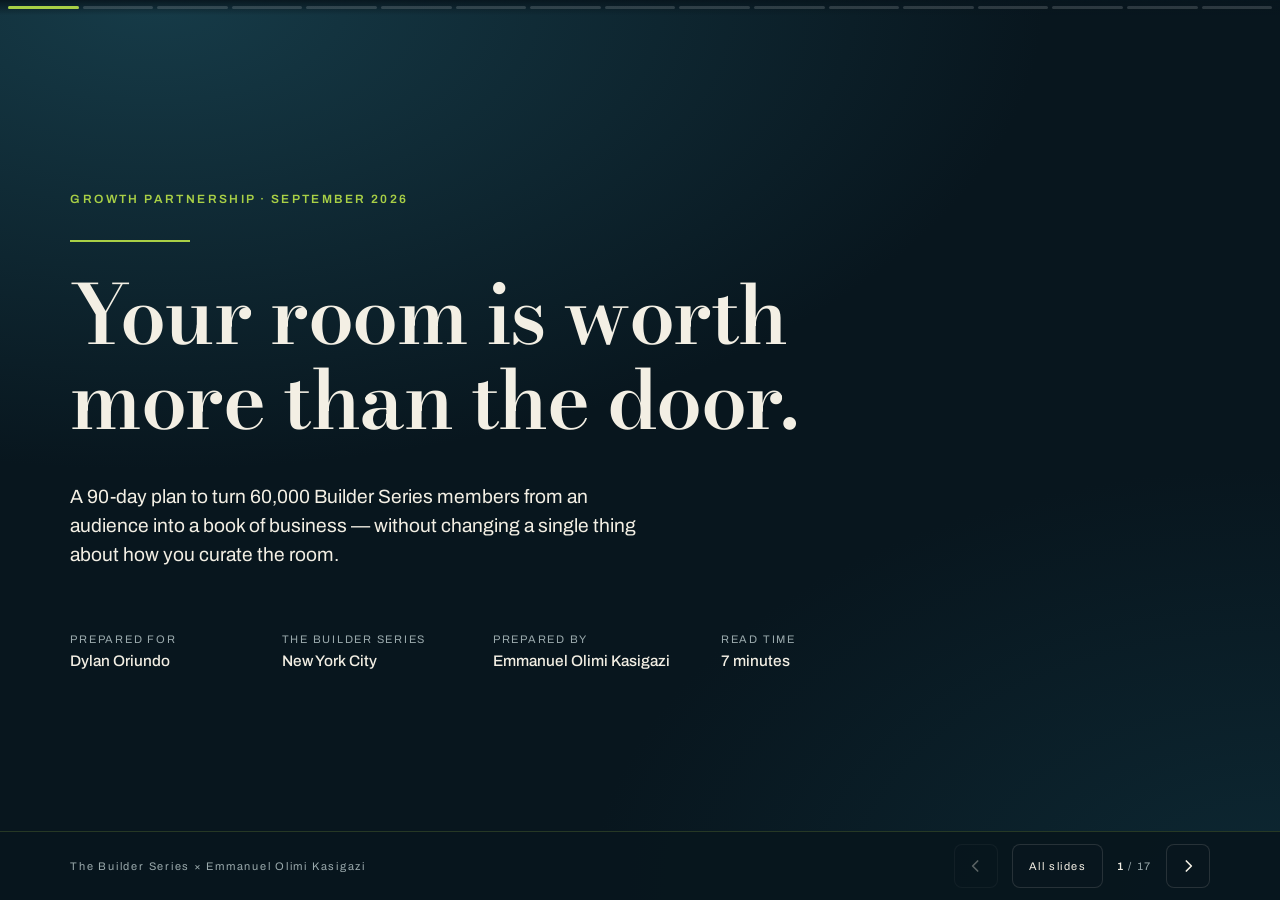
==== commit e74888d3: "Add mobile storytelling effects and swipeable artwork gallery" ====
--- a/site/deck/index.html
+++ b/site/deck/index.html
@@ -239,6 +239,8 @@
 </style>
 <link rel="stylesheet" href="../assets/responsive.css?v=20260923">
 <script src="../assets/ui.js" defer></script>
+<link rel="stylesheet" href="../assets/experience.css?v=9ae8e9a50fa8">
+<script src="../assets/experience.js?v=23e35d625592" defer></script>
 </head>
 <body class="page-deck">
 
--- a/site/assets/experience.css
+++ b/site/assets/experience.css
@@ -0,0 +1,86 @@
+/* Social-style wayfinding and motion, layered over the native scrolling layout. */
+body { --experience-accent: var(--lime, #e5a93b); }
+.story-progress { position: fixed; z-index: 1100; top: 0; left: 0; right: 0; display: flex; gap: 4px; padding: max(6px, env(safe-area-inset-top)) 8px 6px; background: linear-gradient(#08161eee, #08161e00); pointer-events: none; }
+.story-progress > span { flex: 1; min-width: 0; height: 3px; overflow: hidden; border-radius: 8px; background: #ffffff26; }
+.story-progress i { display: block; height: 100%; background: var(--experience-accent); transform: scaleX(0); transform-origin: left; box-shadow: 0 0 12px #a9d04660; }
+.experience-ready .ribbon { display: none !important; }
+.chapter-rail { position: sticky; top: 12px; z-index: 35; display: flex; gap: 8px; margin: 24px -4px 0; padding: 8px; overflow-x: auto; scrollbar-width: none; border: 1px solid #f3efe425; border-radius: 100px; background: #0b1e28f5; box-shadow: 0 8px 30px #0003; }
+.chapter-rail::-webkit-scrollbar { display: none; }
+.chapter-rail a { display: flex; align-items: center; justify-content: center; flex: 1 0 auto; min-height: 44px; padding: 8px 16px; color: var(--dim); font-size: 13px; font-weight: 600; text-decoration: none; white-space: nowrap; border-radius: 100px; transition: background .2s ease, color .2s ease; }
+.chapter-rail a[aria-current] { background: var(--lime); color: #08161e; }
+.chapter-rail a:focus-visible { outline-offset: -3px; }
+.chapter-heading { scroll-margin-top: 108px; }
+.reading-return { position: fixed; right: max(16px, env(safe-area-inset-right)); bottom: max(18px, env(safe-area-inset-bottom)); z-index: 45; display: grid; place-items: center; width: 52px; height: 52px; padding: 5px; border: 1px solid #ffffff30; border-radius: 50%; background: #0b1e28f5; color: var(--experience-accent); box-shadow: 0 6px 24px #0005; cursor: pointer; }
+.reading-return[hidden] { display: none; }
+.reading-return svg { width: 40px; height: 40px; fill: none; stroke: currentColor; stroke-width: 1.7; }
+.reading-track { opacity: .2; }
+.reading-fill { stroke-dasharray: 100; stroke-dashoffset: calc(100 - var(--read, 0)); transform: rotate(-90deg); transform-origin: center; stroke-linecap: round; }
+.page-hub footer, .page-doc footer, .page-proposal footer { padding-bottom: 74px; }
+
+/* Existing content gets a more tactile card treatment and a single entrance. */
+.page-hub .door { position: relative; overflow: hidden; background: radial-gradient(ellipse at 100% 0%, #a9d04612, transparent 70%), var(--panel); border-top-color: #a9d04655; }
+.page-hub .door.alt { background: radial-gradient(ellipse at 100% 0%, #d8a64e17, transparent 70%), var(--panel); border-top-color: #d8a64e55; }
+.page-hub .door::after { content: '↗'; position: absolute; right: 22px; top: 22px; display: grid; place-items: center; width: 34px; height: 34px; color: var(--lime); border: 1px solid #a9d04640; border-radius: 50%; font: 22px/1 var(--sans); }
+.page-hub .door .tag { margin-right: 44px; }
+.page-hub .rows a { transition: background .2s ease, border-color .2s ease; }
+.page-hub .rows a:active { background: #a9d04610; border-bottom-color: var(--lime); }
+.page-hub .hero .rule { width: 110px; background: linear-gradient(90deg, var(--lime), var(--brass)); }
+.page-deck .slide.on .eyebrow { color: var(--lime); }
+.page-deck .stat { border-top-color: #d8a64e70; }
+.page-deck .gcell[aria-current] { border-color: var(--lime); background: #a9d04612; box-shadow: inset 3px 0 var(--lime); }
+.page-deck .hud button:not(:disabled):active, .page-proposal .cta-button:active, .artwork-viewer button:not(:disabled):active, .reading-return:active { transform: scale(.94); }
+.page-deck .footrow { border-top-color: #a9d04630; }
+.page-proposal .calc-result-card { box-shadow: 0 0 48px #e5a93b08; }
+@keyframes card-arrive { from { opacity: .6; transform: translateY(16px); } to { opacity: 1; transform: translateY(0); } }
+@media (prefers-reduced-motion: no-preference) {
+  .arrive { animation: card-arrive .55s cubic-bezier(.2,.7,.3,1); }
+  .page-hub .door, .reading-return, .artwork-open, .page-deck .hud button { transition: transform .18s ease, border-color .18s ease, box-shadow .18s ease; }
+  .page-hub .door:active { transform: scale(.985); }
+}
+
+/* Full-screen artwork uses the existing images and captions. */
+.artwork-open { display: block; position: relative; width: 100%; margin: 0; padding: 0; border: 0; border-radius: 12px; color: var(--ivory); background: var(--panel); cursor: zoom-in; }
+.artwork-open:active { transform: scale(.985); }
+.artwork-expand { position: absolute; right: 12px; bottom: 12px; width: 40px; height: 40px; display: grid; place-items: center; border: 1px solid #ffffff40; border-radius: 50%; background: #08161ee6; }
+.artwork-expand svg { width: 19px; height: 19px; }
+.artwork-viewer { position: fixed; inset: 0; width: 100%; height: 100%; height: 100dvh; max-width: none; max-height: none; margin: 0; padding: max(14px, env(safe-area-inset-top)) max(18px, env(safe-area-inset-right)) max(16px, env(safe-area-inset-bottom)) max(18px, env(safe-area-inset-left)); border: 0; background: #06131bf5; color: var(--ivory); overflow: auto; overscroll-behavior: contain; }
+.artwork-viewer[open] { display: grid; grid-template-rows: auto minmax(0, 1fr) auto; gap: 18px; }
+.artwork-viewer::backdrop { background: #06131b; }
+.artwork-toolbar { display: flex; align-items: center; justify-content: space-between; width: 100%; max-width: 920px; margin-inline: auto; }
+.artwork-count { color: var(--lime); font-variant-numeric: tabular-nums; font-size: 13px; letter-spacing: .18em; }
+.artwork-viewer button { display: grid; place-items: center; width: 48px; height: 48px; padding: 12px; border: 1px solid #ffffff30; border-radius: 50%; background: #ffffff08; color: var(--ivory); cursor: pointer; }
+.artwork-viewer button:disabled { opacity: .3; cursor: default; }
+.artwork-viewer button svg { width: 22px; height: 22px; }
+.artwork-stage { display: flex; align-items: center; justify-content: center; min-height: 0; touch-action: pan-y pinch-zoom; }
+.artwork-stage img { display: block; width: 100%; height: 100%; max-height: 100%; object-fit: contain; border-radius: 8px; }
+.artwork-details { display: grid; grid-template-columns: 48px minmax(0, 1fr) 48px; gap: 16px; align-items: center; max-width: 720px; width: 100%; margin-inline: auto; }
+.artwork-details b { display: block; font-size: 16px; line-height: 1.4; font-weight: 600; text-align: center; }
+.artwork-details p { font-size: 12px; line-height: 1.5; margin: 6px 0 0; text-align: center; }
+@media (hover: hover) {
+  .artwork-open:hover { transform: translateY(-3px); box-shadow: 0 14px 40px #0004; }
+  .page-hub .door:hover { box-shadow: 0 10px 40px #0003; }
+  .chapter-rail a:hover:not([aria-current]) { background: #ffffff0d; }
+}
+@media (max-width: 600px) {
+  .chapter-rail { gap: 4px; padding: 5px; }
+  .chapter-rail a { padding-inline: 12px; font-size: 12px; }
+  .artwork-details { gap: 10px; }
+  .artwork-details b { font-size: 14px; }
+  .artwork-details p { font-size: 11px; }
+}
+@media (max-height: 500px) {
+  .artwork-viewer[open] { grid-template-columns: minmax(0, 1fr) minmax(200px, 32%); grid-template-rows: 48px minmax(0, 1fr); gap: 12px 24px; }
+  .artwork-toolbar { grid-column: 2; }
+  .artwork-stage { grid-column: 1; grid-row: 1 / 3; }
+  .artwork-details { grid-column: 2; grid-row: 2; grid-template-columns: 1fr 1fr; align-self: center; }
+  .artwork-details > div { grid-column: 1 / 3; grid-row: 1; }
+  .artwork-details button { justify-self: center; }
+}
+@media (prefers-reduced-motion: reduce) {
+  .arrive { animation: none; }
+  .artwork-open:active, .page-deck .hud button:not(:disabled):active, .reading-return:active { transform: none; }
+}
+@media print {
+  .story-progress, .chapter-rail, .reading-return, .artwork-viewer, .artwork-expand { display: none !important; }
+  .arrive { animation: none; transform: none; }
+}
